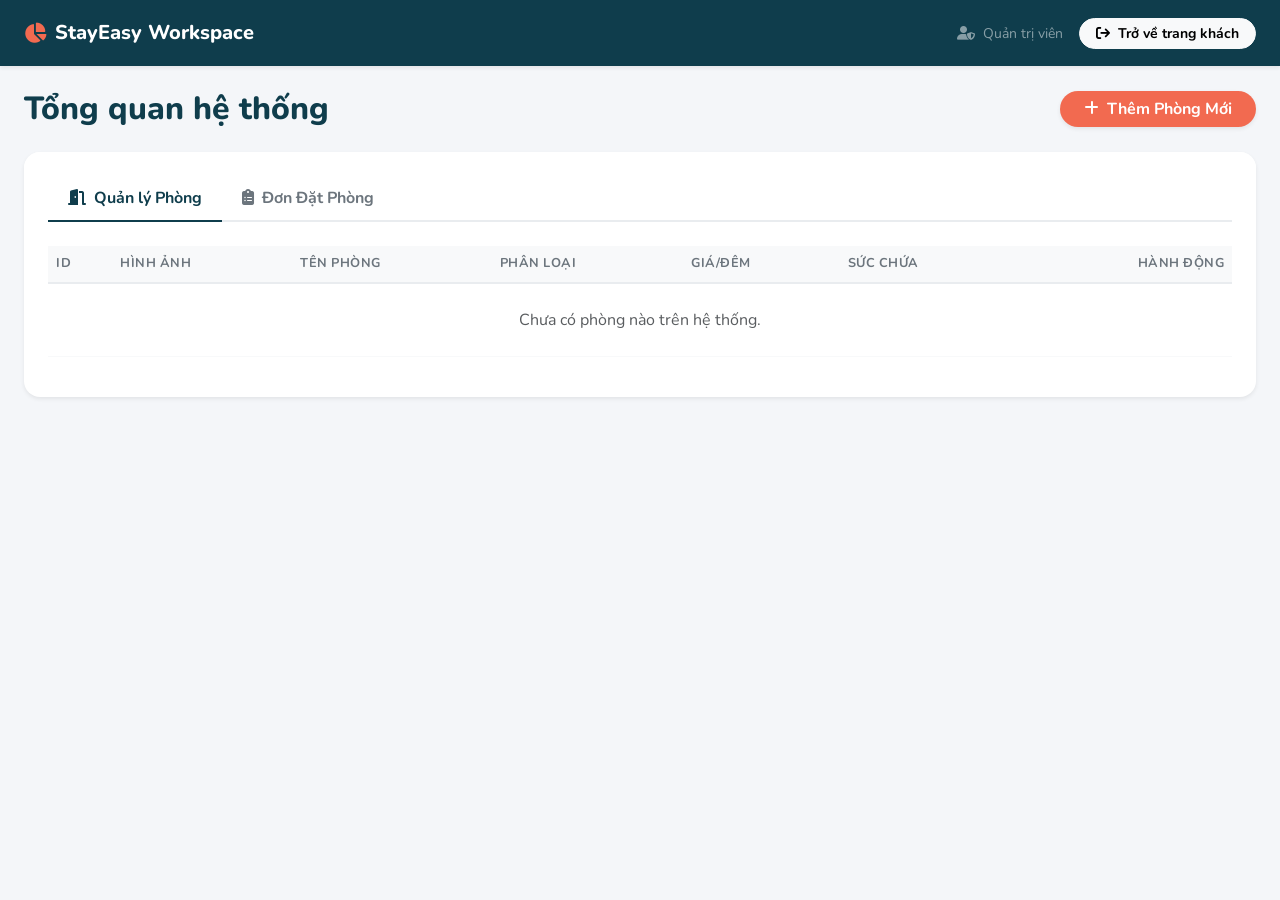
==== admin.html @ a3568cb5 "StayEasy" ====
<!DOCTYPE html>
<html lang="vi">
<head>
    <meta charset="UTF-8">
    <meta name="viewport" content="width=device-width, initial-scale=1.0">
    <title>Admin Dashboard - StayEasy</title>
    <link href="https://fonts.googleapis.com/css2?family=Nunito:wght@400;600;700;800&display=swap" rel="stylesheet">
    <link href="https://cdn.jsdelivr.net/npm/bootstrap@5.3.0/dist/css/bootstrap.min.css" rel="stylesheet">
    <link rel="stylesheet" href="https://cdnjs.cloudflare.com/ajax/libs/font-awesome/6.4.0/css/all.min.css">
    <link rel="stylesheet" href="css/Admin.css">
</head>
<body>
    <nav class="navbar navbar-dark bg-primary-dark sticky-top shadow-sm py-3">
        <div class="container-fluid px-4">
            <span class="navbar-brand mb-0 h1 fw-extrabold d-flex align-items-center">
                <i class="fa-solid fa-chart-pie text-accent me-2"></i> StayEasy Workspace
            </span>
            <div class="d-flex align-items-center gap-3">
                <span class="text-white-50 small d-none d-md-block"><i class="fa-solid fa-user-shield me-1"></i> Quản trị viên</span>
                <a href="index.html" class="btn btn-light btn-sm rounded-pill px-3 fw-bold"><i class="fa-solid fa-arrow-right-from-bracket me-1"></i> Trở về trang khách</a>
            </div>
        </div>
    </nav>
    <div class="container-fluid px-4 mt-4 mb-5">
        <div class="row">
            <div class="col-12">
                <div class="d-flex justify-content-between align-items-center mb-4">
                    <h2 class="fw-extrabold text-primary-dark mb-0">Tổng quan hệ thống</h2>
                    <button class="btn btn-accent rounded-pill px-4 fw-bold shadow-sm" onclick="openRoomModal()">
                        <i class="fa-solid fa-plus me-1"></i> Thêm Phòng Mới
                    </button>
                </div>
                <div class="dashboard-card card border-0 shadow-sm rounded-4">
                    <div class="card-header bg-white border-bottom-0 pt-4 pb-0 px-4 rounded-top-4">
                        <ul class="nav nav-tabs custom-tabs" id="adminTabs" role="tablist">
                            <li class="nav-item" role="presentation">
                                <button class="nav-link active fw-bold" data-bs-toggle="tab" data-bs-target="#rooms-tab">
                                    <i class="fa-solid fa-door-open me-1"></i> Quản lý Phòng
                                </button>
                            </li>
                            <li class="nav-item" role="presentation">
                                <button class="nav-link fw-bold" data-bs-toggle="tab" data-bs-target="#bookings-tab">
                                    <i class="fa-solid fa-clipboard-list me-1"></i> Đơn Đặt Phòng
                                </button>
                            </li>
                        </ul>
                    </div>
                    <div class="card-body p-4">
                        <div class="tab-content" id="adminTabsContent">
                            <div class="tab-pane fade show active" id="rooms-tab">
                                <div class="table-responsive">
                                    <table class="table table-hover align-middle custom-table">
                                        <thead class="table-light">
                                            <tr>
                                                <th>ID</th>
                                                <th>Hình ảnh</th>
                                                <th>Tên Phòng</th>
                                                <th>Phân Loại</th>
                                                <th>Giá/Đêm</th>
                                                <th>Sức chứa</th>
                                                <th class="text-end">Hành động</th>
                                            </tr>
                                        </thead>
                                        <tbody id="admin-room-list">
                                            </tbody>
                                    </table>
                                </div>
                            </div>
                            <div class="tab-pane fade" id="bookings-tab">
                                <div class="table-responsive">
                                    <table class="table table-hover align-middle custom-table">
                                        <thead class="table-light">
                                            <tr>
                                                <th>Mã Đơn</th>
                                                <th>Khách Hàng</th>
                                                <th>Phòng Đặt</th>
                                                <th>Lịch trình (Nhận - Trả)</th>
                                                <th>Tổng Tiền</th>
                                                <th>Trạng Thái</th>
                                                <th class="text-end">Hành động</th>
                                            </tr>
                                        </thead>
                                        <tbody id="admin-booking-list">
                                            </tbody>
                                    </table>
                                </div>
                            </div>
                        </div>
                    </div>
                </div>
            </div>
        </div>
    </div>
    <div class="modal fade" id="roomFormModal" tabindex="-1">
        <div class="modal-dialog modal-dialog-centered">
            <div class="modal-content border-0 shadow-lg rounded-4 overflow-hidden">
                <div class="modal-header bg-primary-dark text-white border-0 py-3">
                    <h5 class="modal-title fw-bold"><i class="fa-solid fa-pen-to-square me-2"></i>Thông tin phòng</h5>
                    <button type="button" class="btn-close btn-close-white" data-bs-dismiss="modal"></button>
                </div>
                <div class="modal-body p-4 bg-light">
                    <form id="room-form">
                        <input type="hidden" id="room-id">
                        <div class="mb-3">
                            <label class="form-label fw-bold text-primary-dark small">Tên phòng</label>
                            <input type="text" class="form-control rounded-3 border-0 shadow-sm" id="room-name" required placeholder="VD: Phòng Deluxe Hướng Biển">
                        </div>
                        <div class="row mb-3">
                            <div class="col-6">
                                <label class="form-label fw-bold text-primary-dark small">Loại phòng</label>
                                <select class="form-select rounded-3 border-0 shadow-sm" id="room-type">
                                    <option value="Standard">Standard</option>
                                    <option value="Deluxe">Deluxe</option>
                                    <option value="Homestay">Homestay</option>
                                </select>
                            </div>
                            <div class="col-6">
                                <label class="form-label fw-bold text-primary-dark small">Số khách tối đa</label>
                                <input type="number" class="form-control rounded-3 border-0 shadow-sm" id="room-guests" required min="1" placeholder="VD: 2">
                            </div>
                        </div>
                        <div class="mb-3">
                            <label class="form-label fw-bold text-primary-dark small">Giá/Đêm (VND)</label>
                            <input type="number" class="form-control rounded-3 border-0 shadow-sm" id="room-price" required placeholder="VD: 1500000">
                        </div>
                        <div class="mb-4">
                            <label class="form-label fw-bold text-primary-dark small">Link hình ảnh (URL)</label>
                            <input type="text" class="form-control rounded-3 border-0 shadow-sm" id="room-img" required placeholder="https://...">
                        </div>
                        <button type="submit" class="btn btn-accent w-100 rounded-pill fw-bold py-2 shadow-sm">Lưu Dữ Liệu</button>
                    </form>
                </div>
            </div>
        </div>
    </div>
    <script src="https://cdn.jsdelivr.net/npm/bootstrap@5.3.0/dist/js/bootstrap.bundle.min.js"></script>
    <script src="Js/utils.js"></script>
    <script src="Js/api.js"></script>
    <script src="Js/admin.js"></script>
</body>
</html>
---- css/Admin.css ----
:root {
    --primary-dark: #0f3d4c; 
    --accent: #f26a50;       
    --bg-color: #f4f6f9;
}
body { 
    font-family: 'Nunito', sans-serif; 
    background-color: var(--bg-color); 
    color: #333;
}
.bg-primary-dark { background-color: var(--primary-dark) !important; }
.text-primary-dark { color: var(--primary-dark) !important; }
.text-accent { color: var(--accent) !important; }
.fw-extrabold { font-weight: 800; }

.btn-accent { background-color: var(--accent); color: white; border: none; }
.btn-accent:hover { background-color: #e0553a; color: white; }

.custom-tabs { border-bottom: 2px solid #e9ecef; }
.custom-tabs .nav-link { 
    color: #6c757d; 
    border: none; 
    padding: 10px 20px;
    margin-bottom: -2px;
    border-bottom: 2px solid transparent;
    transition: all 0.3s ease;
}
.custom-tabs .nav-link:hover { color: var(--primary-dark); }
.custom-tabs .nav-link.active { 
    color: var(--primary-dark); 
    background: transparent; 
    border-bottom: 2px solid var(--primary-dark); 
}

.custom-table th { 
    text-transform: uppercase; 
    font-size: 0.8rem; 
    letter-spacing: 0.5px; 
    color: #6c757d; 
    border-bottom: 2px solid #e9ecef;
}
.custom-table td { border-bottom: 1px solid #f8f9fa; padding: 15px 10px; }
.custom-table .room-thumbnail { 
    width: 70px; 
    height: 50px; 
    object-fit: cover; 
    border-radius: 8px; 
    box-shadow: 0 2px 5px rgba(0,0,0,0.1);
}

.badge-soft-warning { background-color: #fff3cd; 
    color: #856404; padding: 6px 12px; border-radius: 6px; font-weight: 700; font-size: 0.8rem;}
.badge-soft-success { background-color: #d4edda; 
    color: #155724; padding: 6px 12px; border-radius: 6px; font-weight: 700; font-size: 0.8rem;}
.badge-soft-danger { background-color: #f8d7da; 
    color: #721c24; padding: 6px 12px; border-radius: 6px; font-weight: 700; font-size: 0.8rem;}
.badge-type { background-color: #e9ecef; 
    color: #495057; padding: 4px 10px; border-radius: 6px; font-size: 0.8rem; font-weight: 600;}
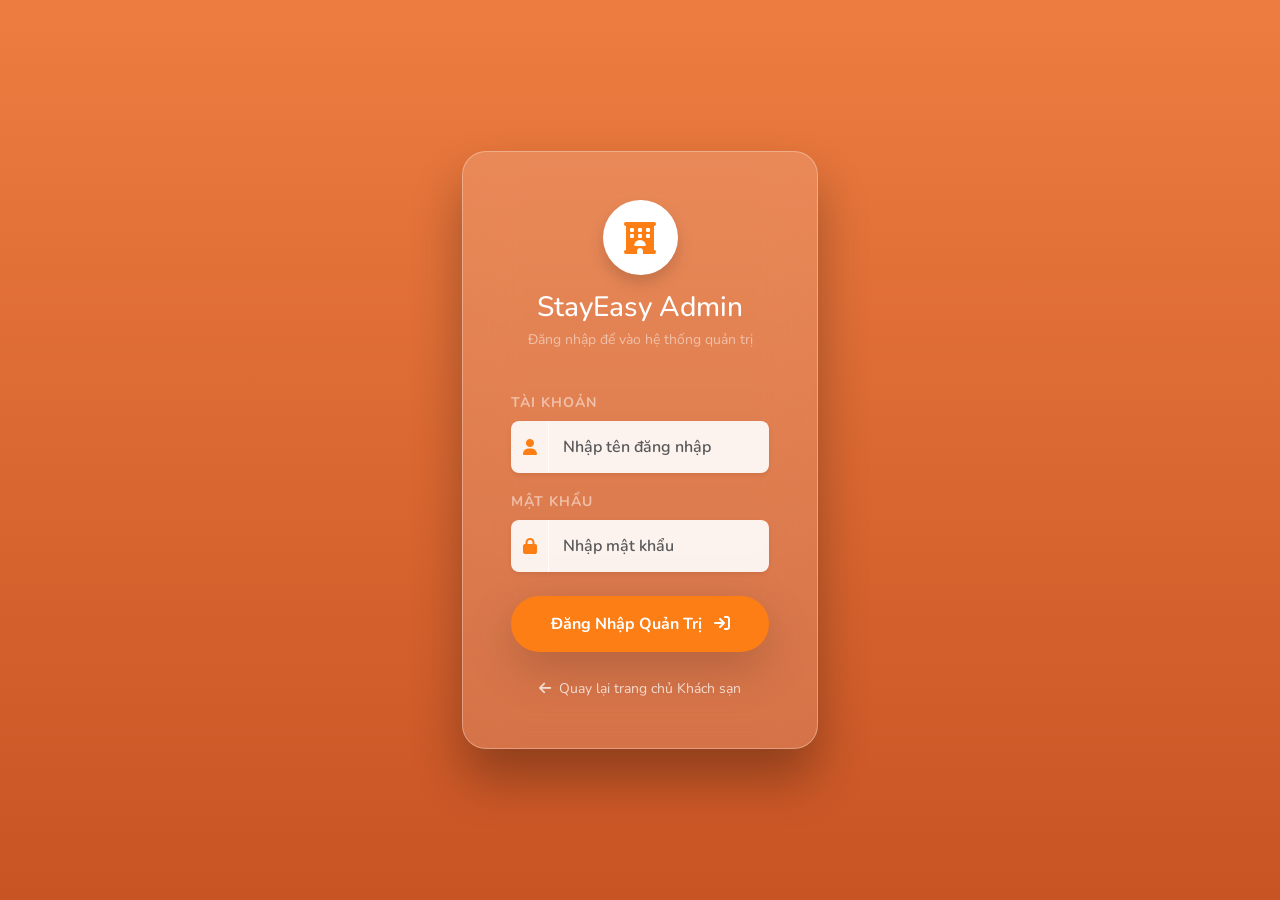
==== commit 9889415a: "them duoc login" ====
--- a/admin.html
+++ b/admin.html
@@ -8,6 +8,12 @@
     <link href="https://cdn.jsdelivr.net/npm/bootstrap@5.3.0/dist/css/bootstrap.min.css" rel="stylesheet">
     <link rel="stylesheet" href="https://cdnjs.cloudflare.com/ajax/libs/font-awesome/6.4.0/css/all.min.css">
     <link rel="stylesheet" href="css/Admin.css">
+    <script>
+        if (localStorage.getItem('isLoggedIn') !== 'true') {
+            alert('Quyền truy cập bị từ chối! Bạn cần đăng nhập tài khoản admin trước.');
+            window.location.href = 'login.html';
+        }
+    </script>
 </head>
 <body>
     <nav class="navbar navbar-dark bg-primary-dark sticky-top shadow-sm py-3">
@@ -46,7 +52,7 @@
                         </ul>
                     </div>
                     <div class="card-body p-4">
-                        <div class="tab-content" id="adminTabsContent">
+                    <div class="tab-content" id="adminTabsContent">
                             <div class="tab-pane fade show active" id="rooms-tab">
                                 <div class="table-responsive">
                                     <table class="table table-hover align-middle custom-table">
@@ -138,4 +144,4 @@
     <script src="Js/api.js"></script>
     <script src="Js/admin.js"></script>
 </body>
-</html>+</html>
--- a/css/Admin.css
+++ b/css/Admin.css
@@ -55,4 +55,48 @@
 .badge-soft-danger { background-color: #f8d7da; 
     color: #721c24; padding: 6px 12px; border-radius: 6px; font-weight: 700; font-size: 0.8rem;}
 .badge-type { background-color: #e9ecef; 
-    color: #495057; padding: 4px 10px; border-radius: 6px; font-size: 0.8rem; font-weight: 600;}+    color: #495057; padding: 4px 10px; border-radius: 6px; font-size: 0.8rem; font-weight: 600;}
+
+.custom-admin-tabs .nav-link {
+    color: #6c757d;
+    transition: all 0.3s ease;
+}
+.custom-admin-tabs .nav-link.active {
+    background-color: #0b1c2c !important; /* Màu xanh đen sang trọng */
+    color: white !important;
+    box-shadow: 0 4px 10px rgba(11, 28, 44, 0.3);
+}
+
+.admin-stat-card {
+    transition: transform 0.3s ease, box-shadow 0.3s ease;
+}
+.admin-stat-card:hover {
+    transform: translateY(-8px);
+    box-shadow: 0 15px 30px rgba(0,0,0,0.15);
+}
+
+.custom-table th {
+    font-size: 0.85rem;
+    text-transform: uppercase;
+    letter-spacing: 0.5px;
+    padding: 15px 12px;
+    border-bottom: 2px solid #e9ecef;
+}
+.custom-table td {
+    padding: 16px 12px;
+    vertical-align: middle;
+}
+.custom-table tbody tr {
+    transition: background-color 0.2s ease;
+}
+.custom-table tbody tr:hover {
+    background-color: #f8f9fa;
+}
+.custom-table .btn-circle {
+    width: 35px;
+    height: 35px;
+    padding: 0;
+    display: inline-flex;
+    align-items: center;
+    justify-content: center;
+}
